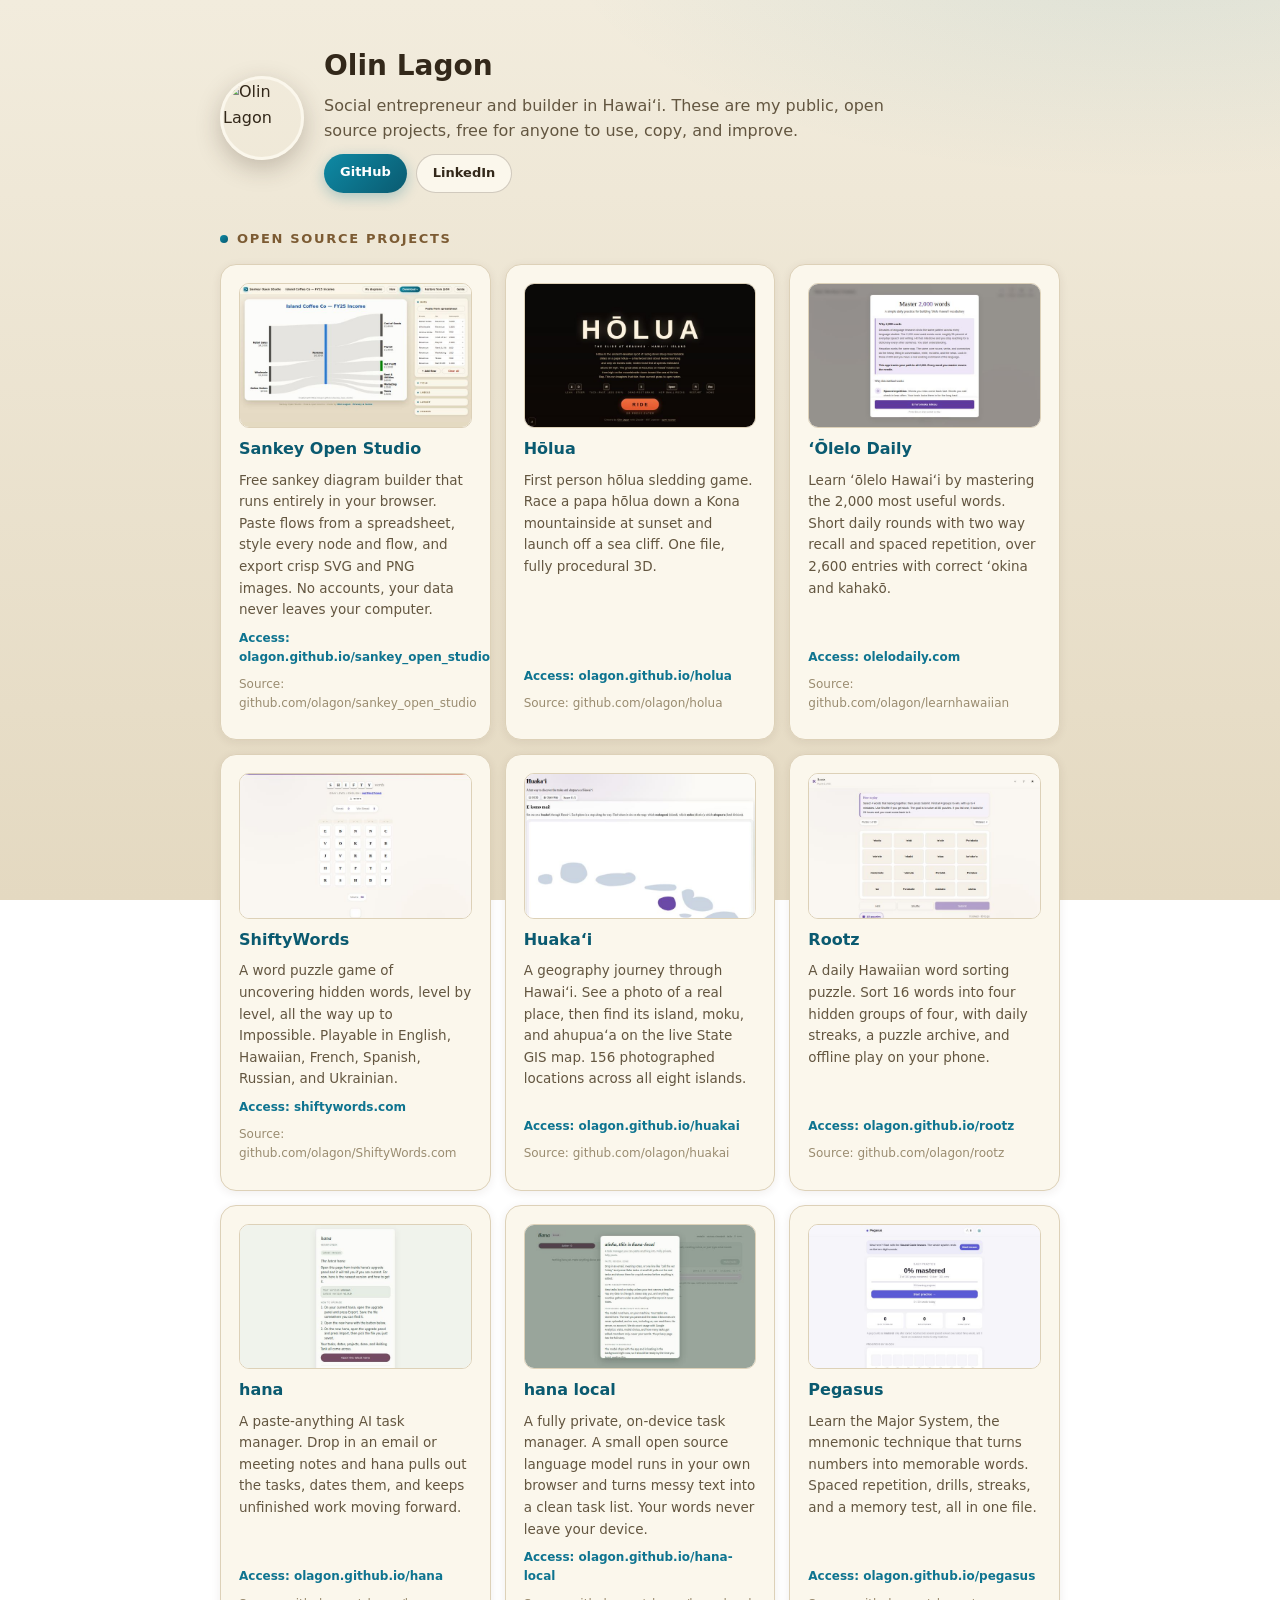
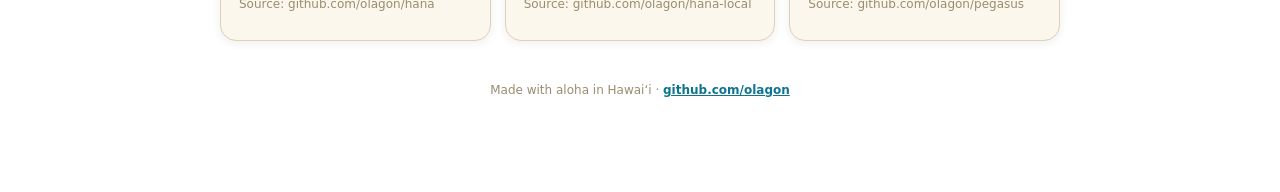
==== olagon.github.io/index.html @ f12715c6 "Point image credit line at the projects homepage" ====
<!DOCTYPE html>
<html lang="en">
<head>
<meta charset="UTF-8">
<meta name="viewport" content="width=device-width, initial-scale=1.0">
<title>Olin Lagon — Open Source Projects</title>
<meta name="description" content="Free and open source projects by Olin Lagon. Built in Hawaiʻi, free for anyone to use.">
<link rel="icon" href="https://github.com/olagon.png">
<!-- Google tag (gtag.js) -->
<script async src="https://www.googletagmanager.com/gtag/js?id=G-Y7K2NBKKDZ"></script>
<script>
  window.dataLayer = window.dataLayer || [];
  function gtag(){dataLayer.push(arguments);}
  gtag('js', new Date());
  gtag('config', 'G-Y7K2NBKKDZ');
</script>
<style>
  :root {
    --page: #ede5d3;
    --surface: #fbf7ec;
    --ink: #33281a;
    --ink-2: #635640;
    --muted: #9a8c70;
    --accent: #0e7490;
    --accent-deep: #0a5a70;
    --hairline: #ddd1b8;
    --grad: linear-gradient(135deg, #0e8aa5, #0a5a70);
  }
  * { box-sizing: border-box; }
  body {
    margin: 0;
    font-family: system-ui, -apple-system, "Segoe UI", sans-serif;
    color: var(--ink);
    background:
      radial-gradient(1000px 420px at 90% -8%, rgba(14, 116, 144, 0.10), transparent 60%),
      linear-gradient(180deg, #f2ecdd, #e4d9c1);
    background-attachment: fixed;
    line-height: 1.6;
  }
  .wrap { max-width: 880px; margin: 0 auto; padding: 44px 20px 80px; }

  .hero { display: flex; align-items: center; gap: 20px; flex-wrap: wrap; margin-bottom: 10px; }
  .hero img {
    width: 84px;
    height: 84px;
    border-radius: 50%;
    border: 3px solid var(--surface);
    box-shadow: 0 8px 24px rgba(61, 44, 30, 0.25);
  }
  .hero h1 { font-size: 28px; margin: 0; }
  .hero p { margin: 4px 0 0; color: var(--ink-2); max-width: 560px; }
  .hero-links { display: flex; gap: 9px; margin-top: 10px; flex-wrap: wrap; }
  .pill {
    display: inline-block;
    font-size: 13px;
    font-weight: 700;
    text-decoration: none;
    padding: 8px 16px;
    border-radius: 999px;
    color: #fff;
    background: var(--grad);
    box-shadow: 0 4px 14px rgba(14, 116, 144, 0.3);
  }
  .pill.ghost {
    color: var(--ink);
    background: var(--surface);
    border: 1px solid rgba(61, 44, 30, 0.22);
    box-shadow: none;
  }
  .pill:hover { filter: brightness(1.08); }

  h2 {
    font-size: 13px;
    text-transform: uppercase;
    letter-spacing: 0.13em;
    color: #7c5b33;
    margin: 36px 0 14px;
    display: flex;
    align-items: center;
    gap: 9px;
  }
  h2::before {
    content: "";
    width: 8px;
    height: 8px;
    border-radius: 50%;
    background: var(--grad);
  }

  .grid { display: grid; grid-template-columns: repeat(auto-fill, minmax(260px, 1fr)); gap: 14px; }
  .card {
    display: flex;
    flex-direction: column;
    gap: 8px;
    background: var(--surface);
    border: 1px solid var(--hairline);
    border-radius: 16px;
    box-shadow: 0 2px 10px rgba(61, 44, 30, 0.08);
    padding: 18px;
    text-decoration: none;
    color: inherit;
    transition: transform 0.12s, box-shadow 0.12s;
  }
  .card:hover { transform: translateY(-3px); box-shadow: 0 12px 28px rgba(61, 44, 30, 0.18); }
  .card h3 { margin: 0; font-size: 16px; color: var(--accent-deep); word-break: break-word; }
  .thumb {
    width: 100%;
    aspect-ratio: 16 / 10;
    object-fit: cover;
    object-position: top center;
    border-radius: 10px;
    border: 1px solid var(--hairline);
    background: #fff;
  }
  .card p { margin: 0; font-size: 13.5px; color: var(--ink-2); flex: 1; }
  .meta { display: flex; align-items: center; gap: 14px; font-size: 12px; color: var(--muted); flex-wrap: wrap; }
  .live {
    font-size: 12px;
    font-weight: 700;
    color: var(--accent);
  }
  .status { color: var(--muted); font-size: 14px; padding: 20px 4px; }
  .status a { color: var(--accent); font-weight: 600; }
  .foot { text-align: center; color: var(--muted); font-size: 12px; margin-top: 40px; }
  .foot a { color: var(--accent); font-weight: 600; }
</style>
</head>
<body>
<div class="wrap">

  <header class="hero">
    <img src="https://github.com/olagon.png" alt="Olin Lagon">
    <div>
      <h1>Olin Lagon</h1>
      <p>Social entrepreneur and builder in Hawaiʻi. These are my public, open source projects, free for anyone to use, copy, and improve.</p>
      <div class="hero-links">
        <a class="pill" href="https://github.com/olagon" target="_blank" rel="noopener">GitHub</a>
        <a class="pill ghost" href="https://www.linkedin.com/in/olinlagon" target="_blank" rel="noopener">LinkedIn</a>
      </div>
    </div>
  </header>

  <h2>Open source projects</h2>
  <div id="status" class="status">Loading projects from GitHub…</div>
  <div id="grid" class="grid"></div>

  <p class="foot">Made with aloha in Hawaiʻi · <a href="https://github.com/olagon" target="_blank" rel="noopener">github.com/olagon</a></p>
</div>

<script>
'use strict';

/* The featured projects render instantly from this list with local thumbnails,
   so the page never goes blank if GitHub's API is rate limited. The API call
   below only adds freshness info and any repos published later. */
const PROJECTS = [
  { key: 'sankey_open_studio', title: 'Sankey Open Studio',
    live: 'https://olagon.github.io/sankey_open_studio/',
    summary: 'Free sankey diagram builder that runs entirely in your browser. Paste flows from a spreadsheet, style every node and flow, and export crisp SVG and PNG images. No accounts, your data never leaves your computer.' },
  { key: 'holua', title: 'Hōlua',
    live: 'https://olagon.github.io/holua/',
    summary: 'First person hōlua sledding game. Race a papa hōlua down a Kona mountainside at sunset and launch off a sea cliff. One file, fully procedural 3D.' },
  { key: 'learnhawaiian', title: 'ʻŌlelo Daily',
    live: 'https://olelodaily.com/',
    summary: 'Learn ʻōlelo Hawaiʻi by mastering the 2,000 most useful words. Short daily rounds with two way recall and spaced repetition, over 2,600 entries with correct ʻokina and kahakō.' },
  { key: 'ShiftyWords.com', title: 'ShiftyWords',
    live: 'https://shiftywords.com/',
    summary: 'A word puzzle game of uncovering hidden words, level by level, all the way up to Impossible. Playable in English, Hawaiian, French, Spanish, Russian, and Ukrainian.' },
  { key: 'huakai', title: 'Huakaʻi',
    live: 'https://olagon.github.io/huakai/',
    summary: 'A geography journey through Hawaiʻi. See a photo of a real place, then find its island, moku, and ahupuaʻa on the live State GIS map. 156 photographed locations across all eight islands.' },
  { key: 'rootz', title: 'Rootz',
    live: 'https://olagon.github.io/rootz/',
    summary: 'A daily Hawaiian word sorting puzzle. Sort 16 words into four hidden groups of four, with daily streaks, a puzzle archive, and offline play on your phone.' },
  { key: 'hana', title: 'hana',
    live: 'https://olagon.github.io/hana/',
    summary: 'A paste-anything AI task manager. Drop in an email or meeting notes and hana pulls out the tasks, dates them, and keeps unfinished work moving forward.' },
  { key: 'hana-local', title: 'hana local',
    live: 'https://olagon.github.io/hana-local/',
    summary: 'A fully private, on-device task manager. A small open source language model runs in your own browser and turns messy text into a clean task list. Your words never leave your device.' },
  { key: 'pegasus', title: 'Pegasus',
    live: 'https://olagon.github.io/pegasus/',
    summary: 'Learn the Major System, the mnemonic technique that turns numbers into memorable words. Spaced repetition, drills, streaks, and a memory test, all in one file.' },
];

// Strip any sentence that mentions Claude from GitHub descriptions.
function cleanDescription(text) {
  if (!text) return '';
  return text
    .split(/(?<=[.!?])\s+/)
    .filter((sentence) => !/claude/i.test(sentence))
    .join(' ')
    .trim();
}

function timeAgo(iso) {
  const days = Math.floor((Date.now() - new Date(iso).getTime()) / 86400000);
  if (days < 1) return 'today';
  if (days < 31) return days + (days === 1 ? ' day ago' : ' days ago');
  const months = Math.floor(days / 30.4);
  if (months < 12) return months + (months === 1 ? ' month ago' : ' months ago');
  const years = Math.floor(months / 12);
  return years + (years === 1 ? ' year ago' : ' years ago');
}

const grid = document.getElementById('grid');

function makeCard(p) {
  const card = document.createElement('a');
  card.className = 'card';
  card.dataset.key = p.key;
  card.href = p.live;
  card.target = '_blank';
  card.rel = 'noopener';

  const img = document.createElement('img');
  img.className = 'thumb';
  img.loading = 'lazy';
  img.alt = p.title + ' screenshot';
  img.src = 'thumbs/' + encodeURIComponent(p.key) + '.jpg';
  img.addEventListener('error', () => img.remove());
  card.appendChild(img);

  const h3 = document.createElement('h3');
  h3.textContent = p.title;
  card.appendChild(h3);

  const desc = document.createElement('p');
  desc.textContent = p.summary;
  card.appendChild(desc);

  const live = document.createElement('span');
  live.className = 'live';
  live.textContent = 'Access: ' + p.live.replace(/^https?:\/\//, '').replace(/\/$/, '');
  card.appendChild(live);

  const src = document.createElement('span');
  src.className = 'meta';
  src.textContent = 'Source: github.com/olagon/' + p.key;
  card.appendChild(src);

  const meta = document.createElement('div');
  meta.className = 'meta';
  meta.dataset.metaFor = p.key;
  card.appendChild(meta);
  return card;
}

// 1. Instant render of the featured projects. No network needed.
document.getElementById('status').remove();
PROJECTS.forEach((p) => grid.appendChild(makeCard(p)));

// 2. Best-effort enrichment from GitHub: stars, last-updated, and any new repos.
async function enrich() {
  try {
    const res = await fetch('https://api.github.com/users/olagon/repos?per_page=100&sort=pushed');
    if (!res.ok) return;
    const repos = await res.json();
    const known = new Set(PROJECTS.map((p) => p.key));

    repos.forEach((r) => {
      if (known.has(r.name)) {
        const meta = grid.querySelector('[data-meta-for="' + CSS.escape(r.name) + '"]');
        if (!meta) return;
        if (r.stargazers_count > 0) {
          const stars = document.createElement('span');
          stars.textContent = '★ ' + r.stargazers_count;
          meta.appendChild(stars);
        }
        const upd = document.createElement('span');
        upd.textContent = 'Updated ' + timeAgo(r.pushed_at);
        meta.appendChild(upd);
      } else if (!r.fork && !r.archived && r.size > 0 && r.name.toLowerCase() !== 'olagon.github.io') {
        grid.appendChild(makeCard({
          key: r.name,
          title: r.name.replace(/\.com$/i, '').replace(/[-_]/g, ' '),
          live: r.homepage || 'https://olagon.github.io/' + r.name + '/',
          summary: cleanDescription(r.description) || 'A new project. Description coming soon.',
        }));
      }
    });
  } catch (e) { /* the grid is already rendered; nothing to do */ }
}

enrich();
</script>
</body>
</html>
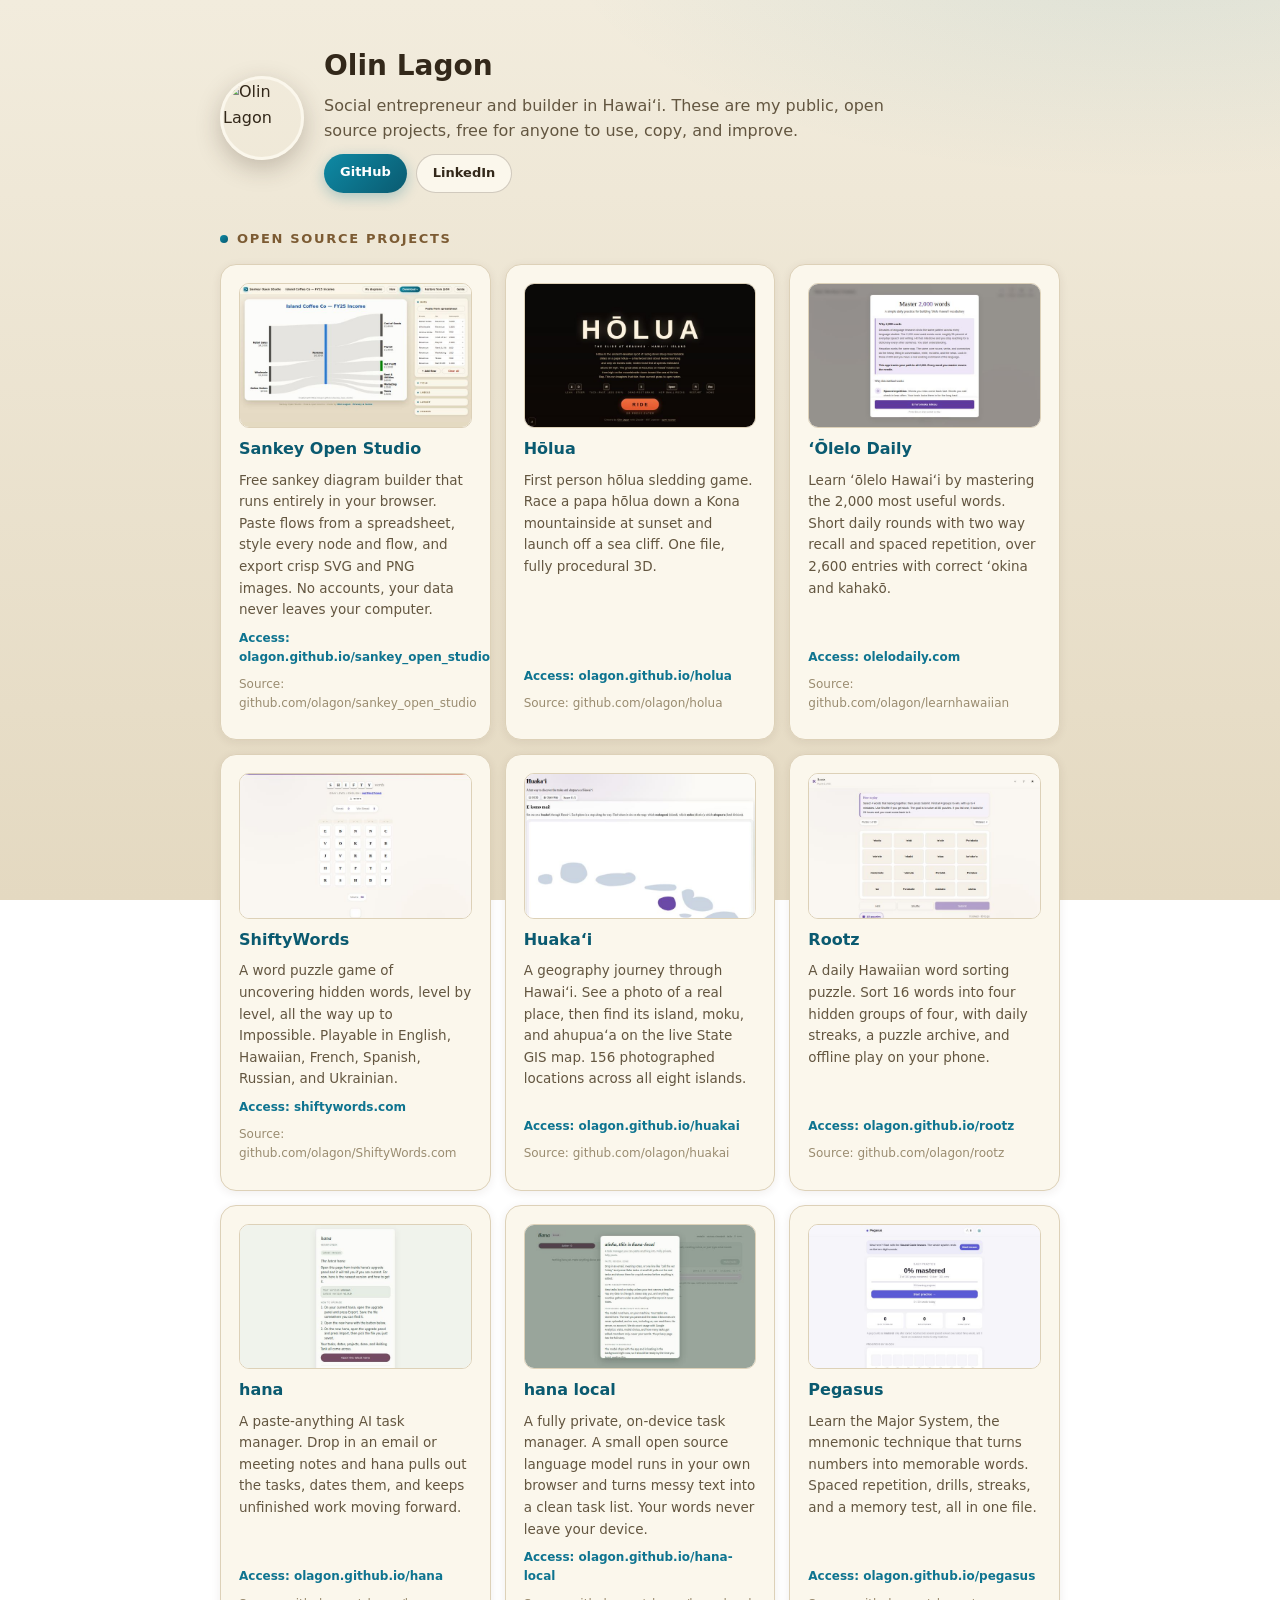
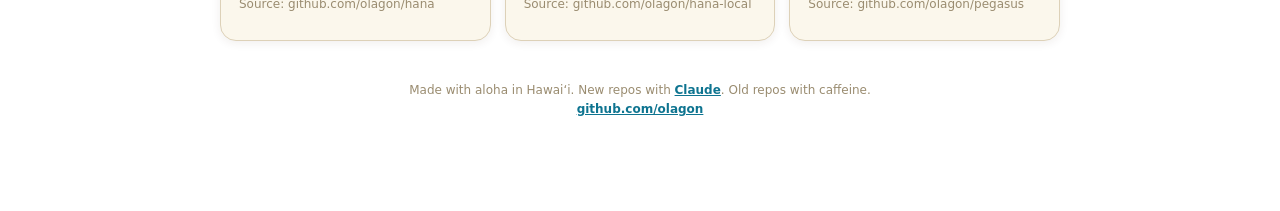
==== commit 878251a0: "v1.12: unified color picker with swatches, hex, and recents everywhere" ====
--- a/olagon.github.io/index.html
+++ b/olagon.github.io/index.html
@@ -102,6 +102,9 @@
     transition: transform 0.12s, box-shadow 0.12s;
   }
   .card:hover { transform: translateY(-3px); box-shadow: 0 12px 28px rgba(61, 44, 30, 0.18); }
+  .card-main { display: flex; flex-direction: column; gap: 8px; flex: 1; text-decoration: none; color: inherit; }
+  .src-link { font-size: 12px; color: var(--muted); text-decoration: none; }
+  .src-link:hover { color: var(--accent); text-decoration: underline; }
   .card h3 { margin: 0; font-size: 16px; color: var(--accent-deep); word-break: break-word; }
   .thumb {
     width: 100%;
@@ -144,7 +147,7 @@
   <div id="status" class="status">Loading projects from GitHub…</div>
   <div id="grid" class="grid"></div>
 
-  <p class="foot">Made with aloha in Hawaiʻi · <a href="https://github.com/olagon" target="_blank" rel="noopener">github.com/olagon</a></p>
+  <p class="foot">Made with aloha in Hawaiʻi. New repos with <a href="https://claude.com" target="_blank" rel="noopener">Claude</a>. Old repos with caffeine.<br><a href="https://github.com/olagon" target="_blank" rel="noopener">github.com/olagon</a></p>
 </div>
 
 <script>
@@ -206,12 +209,16 @@
 const grid = document.getElementById('grid');
 
 function makeCard(p) {
-  const card = document.createElement('a');
+  const card = document.createElement('div');
   card.className = 'card';
   card.dataset.key = p.key;
-  card.href = p.live;
-  card.target = '_blank';
-  card.rel = 'noopener';
+
+  // Main click area opens the live app.
+  const main = document.createElement('a');
+  main.className = 'card-main';
+  main.href = p.live;
+  main.target = '_blank';
+  main.rel = 'noopener';
 
   const img = document.createElement('img');
   img.className = 'thumb';
@@ -219,23 +226,29 @@
   img.alt = p.title + ' screenshot';
   img.src = 'thumbs/' + encodeURIComponent(p.key) + '.jpg';
   img.addEventListener('error', () => img.remove());
-  card.appendChild(img);
+  main.appendChild(img);
 
   const h3 = document.createElement('h3');
   h3.textContent = p.title;
-  card.appendChild(h3);
+  main.appendChild(h3);
 
   const desc = document.createElement('p');
   desc.textContent = p.summary;
-  card.appendChild(desc);
+  main.appendChild(desc);
 
   const live = document.createElement('span');
   live.className = 'live';
   live.textContent = 'Access: ' + p.live.replace(/^https?:\/\//, '').replace(/\/$/, '');
-  card.appendChild(live);
-
-  const src = document.createElement('span');
-  src.className = 'meta';
+  main.appendChild(live);
+
+  card.appendChild(main);
+
+  // The source line is its own real link to the repo.
+  const src = document.createElement('a');
+  src.className = 'src-link';
+  src.href = 'https://github.com/olagon/' + p.key;
+  src.target = '_blank';
+  src.rel = 'noopener';
   src.textContent = 'Source: github.com/olagon/' + p.key;
   card.appendChild(src);
 
